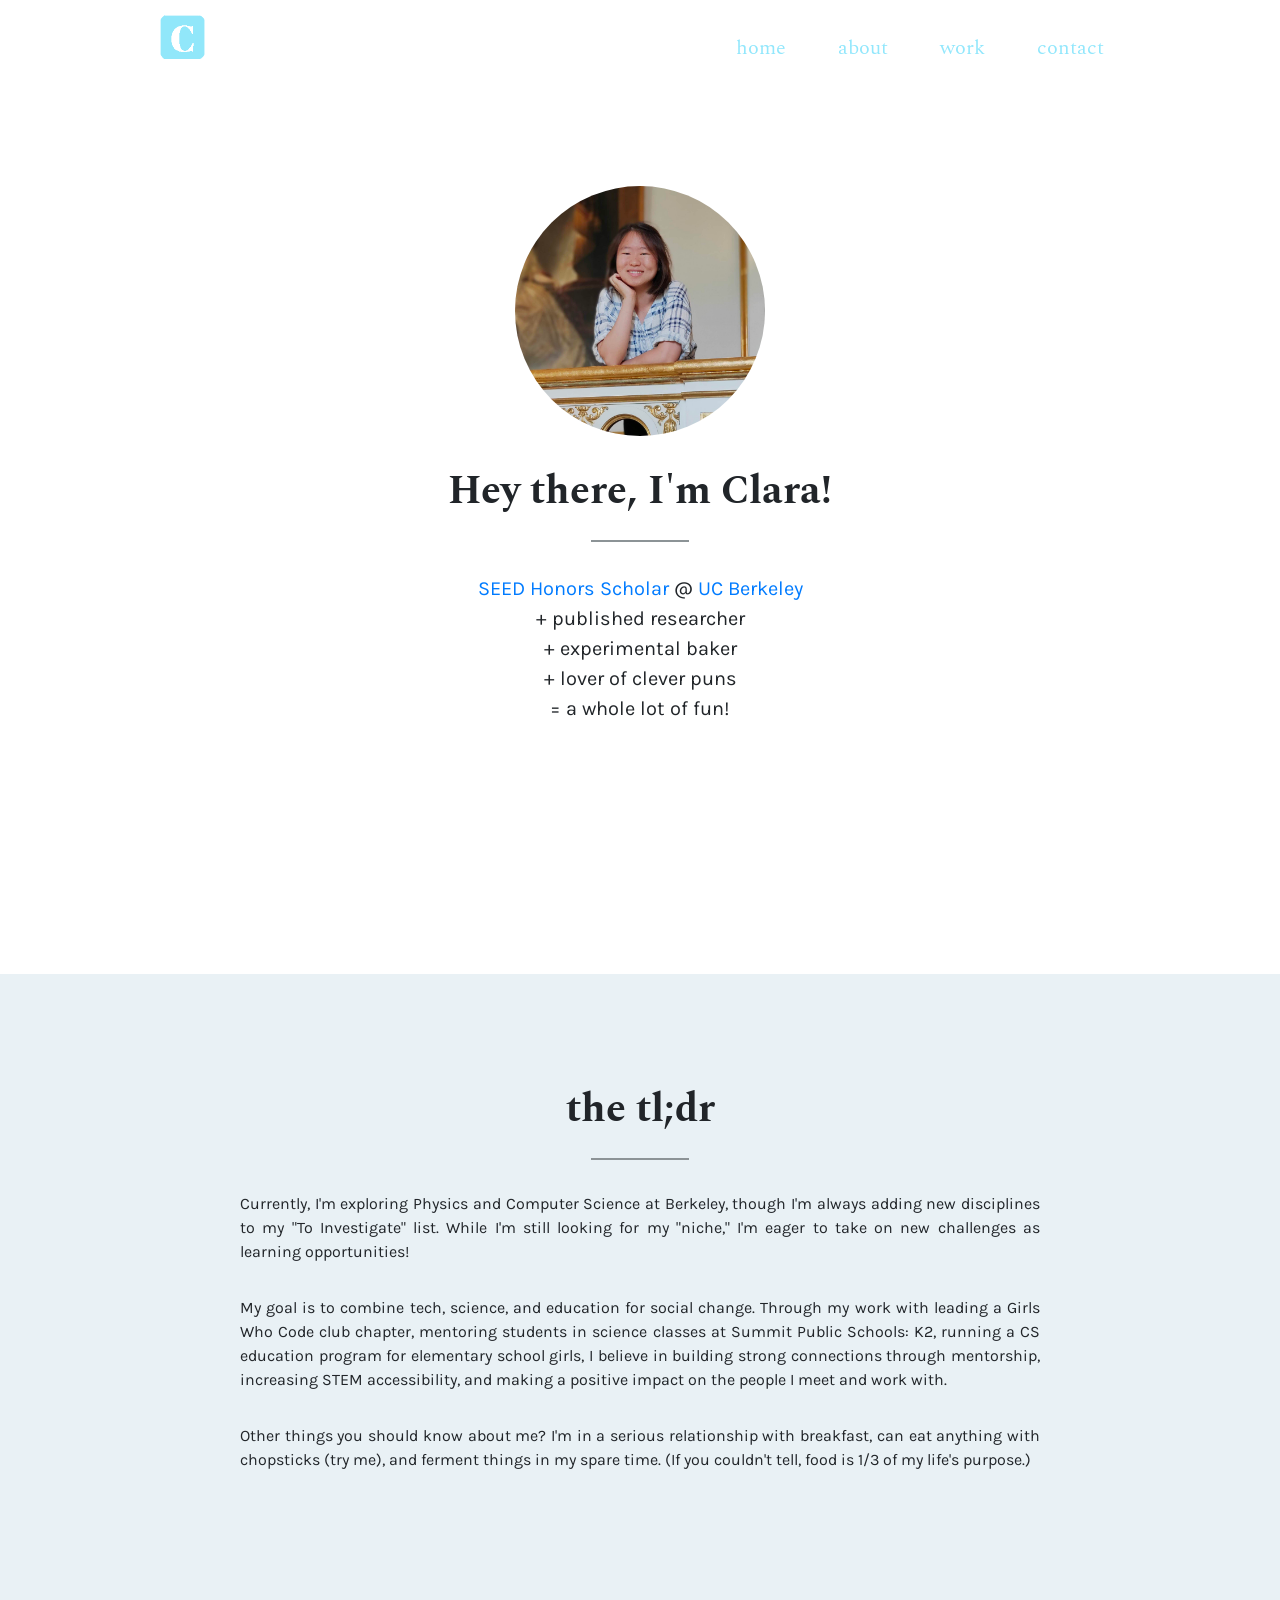
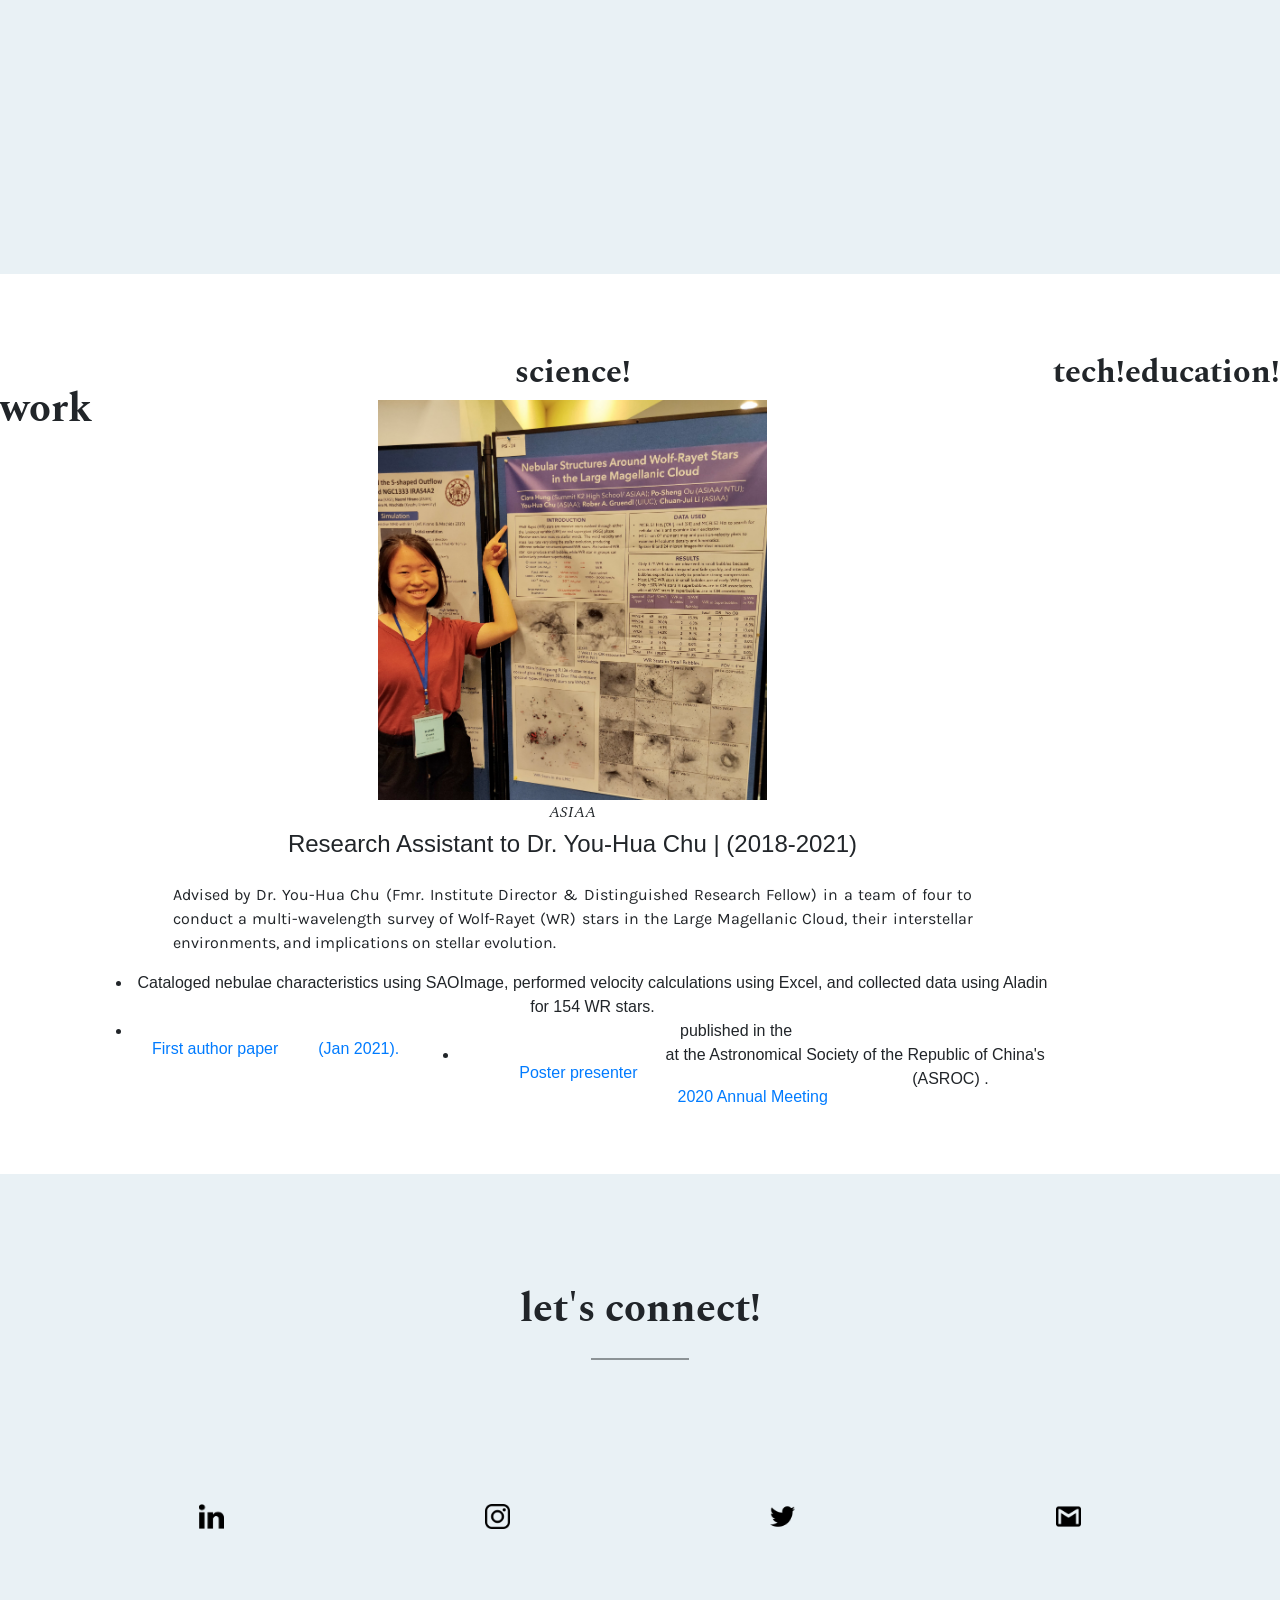
==== index.html @ 7c6b2605 "added flex to workSub" ====
<!DOCTYPE html>
<html lang="en">

<head>
  <!--Home Page Stylesheet-->
  <link rel="stylesheet" type="text/css" href="index.css">
  <script src="script.js"></script>
  <meta charset="utf-8">

  <!--FONTS-->
  <link href="https://fonts.googleapis.com/css?family=Karla&display=swap" rel="stylesheet">
  <link href="https://fonts.googleapis.com/css?family=Spectral&display=swap" rel="stylesheet">
  <script src="https://maxcdn.bootstrapcdn.com/bootstrap/3.3.7/js/bootstrap.min.js"></script>

  <!--TAB-->
  <title>Clara Hung</title>
  <link rel='icon' href='/Assets/favicon.ico' type='image/x-icon'/ >

  <!--<script src="https://code.jquery.com/jquery-3.4.1.js"></script>-->
</head>


<body id="pageTop">

<!--HEADER-->
    <header>
      <nav id="myHeader" class="navbar-fixed-top">
          <div class= "header-content">
            <div class="navBar-container" style="padding-top:-10px; margin-top:-10px;">
                <div class="logoNav">
                  <a href="#">
                    <img src="/Assets/NewLogo.png" width=45px >
                  </a>
                </div>
                <div style="display: block; float: right"> <!--  -->
                  <ul id="mainMenu" >
                    <li ><a href="#" class="nav-link colored" id="homeNav">home</a></li>
                    <li ><a href="#aboutMe" class="nav-link colored" id="aboutNav">about</a></li>
                    <!-- <li ><a href="#whatIDo" class="nav-link colored" id="whatIDoNav">what i do</a></li> -->
                    <li ><a href="#work" class="nav-link colored" id="workNav">work</a></li>
                    <li ><a href="#socialLinks" class="nav-link colored" id="contactNav">contact</a></li>
                  </ul>
                </div>
            </div>
          </div>
      </nav>
    </header>

<div id = "main">

  <div id="introHeader">
    <img id = "ProfilePicImg" src="/Assets/headshot.jpg" alt="Clara's headshot.">
    <br>
    <h1>Hey there, I'm Clara!</h1>
    <hr class="Line"/>
    <!--add links to each sub category-->
    <p id="shortBio">
      <a href="http://seedscholars.berkeley.edu/">SEED Honors Scholar</a> @ <a href="https://www.berkeley.edu/">UC Berkeley</a><br>
      +  published researcher<br> +  experimental baker<br> +  lover of clever puns<br> =  a whole lot of fun!</p>
  </div>

<!--ABOUT-->
    <section class="about" id="aboutMe">
        <article class="aboutBio">
          <h1>the tl;dr</h1>
          <hr class="Line"/>

          <p>Currently, I'm exploring Physics and Computer Science at Berkeley, though I'm always adding new disciplines to my "To Investigate" list. While I'm still looking for my "niche," I'm eager to take on new challenges as learning opportunities!</p>

          <p>My goal is to combine tech, science, and education for social change. Through my work with leading a Girls Who Code club chapter, mentoring students in science classes at Summit Public Schools: K2, running a CS education program for elementary school girls, I believe in building strong connections through mentorship, increasing STEM accessibility, and making a positive impact on the people I meet and work with. </p>

          <p>Other things you should know about me? I'm in a serious relationship with breakfast, can eat anything with chopsticks (try me), and ferment things in my spare time. (If you couldn't tell, food is 1/3 of my life's purpose.)</p>

      </article>
    </section>

    <section class="workSection" id="work">
      <h1>work</h1>

      <article class="workSub" id="science">
        <h2>science!</h2>

        <div class="research">
          <img src="/Assets/ASROC2020.jpg" height="400px">
          <div>
          <h3 class="researchText">ASIAA</h3>
            <h4>Research Assistant to Dr. You-Hua Chu | (2018-2021)</h4>

            <p>Advised by Dr. You-Hua Chu (Fmr. Institute Director & Distinguished Research Fellow) in a team of four to conduct a multi-wavelength survey of Wolf-Rayet (WR) stars in the Large Magellanic Cloud, their interstellar environments, and implications on stellar evolution.</p>

            <ul>
              <li>Cataloged nebulae characteristics using SAOImage, performed velocity calculations using Excel, and collected data using Aladin for 154 WR stars.</li>
              <!--remember to add attributes to the links-->
              <li><a href="https://iopscience.iop.org/article/10.3847/1538-4365/abcc00">First author paper</a> published in the <a href="https://iopscience.iop.org/journal/0067-0049"Astrophysical Journal Supplement</a> (Jan 2021).</li>
              <li><a href="https://drive.google.com/file/d/1IhMcmPnXpUyNDEFyc_FE6zItdmEOT_LZ/view?usp=sharing">Poster presenter</a> at the Astronomical Society of the Republic of China's (ASROC) <a href="http://www.asroc.org.tw/asroc2020/abstract.php?a=de2c19703d5e8adb1780db9106a64206">2020 Annual Meeting</a>.</li>
            </ul>
          </div>

      </article>

      <article class="workSub" id="tech">
        <h2>tech!</h2>
      </article>

      <article class="workSub" id="education">
        <h2>education!</h2>
      </article>


<!--
      <article id="projects">
      </article>
-->
    </section>


<!--Contact-->
    <section class="contactSection">
      <article id="socialLinks">
        <h1>let's connect!</h1>
        <hr class="Line"/>

          <a href="https://www.linkedin.com/in/clarashung/" class="IconLinkedin" target="_blank">
            <img class="resize" src="/Assets/LinkedinLogo2.png" alt="LinkedIn" title="LinkedIn"></a>
          <a href="https://www.instagram.com/clara.not.claire/" class="IconInstagram" target="_blank">
            <img class="resize" src="/Assets/InstagramLogo.png" alt="Instagram" title="Instagram"></a>
          <a href="https://twitter.com/ClaraaNotClaire/" class="IconTwitter" target="_blank">
            <img class="resize" src="/Assets/TwitterLogo.png" alt="Twitter" title="Twitter"></a>
          <a href="mailto:clarashung@gmail.com" class="IconGmail" target="_blank">
            <img class="resize" src="/Assets/GmailLogo.png" alt="Email" title="Email"></a>
      </article>

    </section>
</div> <!--main-->


  <script type="text/javascript">


  </script>

    <footer>
    </footer>

</body>



</html>
---- index.css ----
@import "https://maxcdn.bootstrapcdn.com/bootstrap/4.0.0-alpha.5/css/bootstrap.min.css";

/*NOTES:
  Primary bg color (white): #fff
  Sub color (turquoise): #92E7FC
  Shaded color (grey, about): #e9f1f5
  body text color: ???
  line color: #8c9396
*/

body {
  /*font-family: monospace; changes margin spacing of site*/
}

/*PRIMARY SECTIONS*/
.about{
  text-align: center;
  padding-top: 5rem;
  background-color: #e9f1f5;
  height: 100vh;
}

.workSection {
  text-align: center;
  padding-top: 5rem;
  height: 100vh;
}

.contactSection{
  text-align: center;
  padding-top: 5rem;
  height: 100vh;
  background-color: #e9f1f5;
}

#shortBio {
  text-align: center;
  font-size: 20px;
}

.aboutBio ul, p{
  font-family: 'Karla', sans-serif;
  line-height: 1.5em;
  text-align: justify;
  display:inline-block;
  margin: 1rem 0rem;
  width: 50rem;
}

.aboutBio ul {
  list-style-type: circle;
}

a{
  text-decoration: none;
}

h1{
  font-family: 'Spectral', serif;
  font-weight: bolder;
  display: inline-block;
  margin-top: 2rem;
}

h2{
  font-family: 'Spectral', serif;
  font-weight: bolder;
  display: inline-block;
}

h3 {
  font-family: 'Spectral', serif;
  font-size: 16px;
  font-weight: normal;
  font-style: italic;
  display: inline-block;
}

#main {
  /*width: 50rem;*/
  margin: 0 auto;
}


#ProfilePicImg {
  border-radius: 125px;
  margin-top: 7rem;
  height: 250px;
  width: 250px;
  overflow: hidden;
  display: flex;
  justify-content: center;
  align-items: center;
  display: inline-block;
}

#introHeader{
  text-align: center;
  height: 100vh;
}

/*NAVIGATION*/

*{transition:all 0.3s ease-in-out;}

/*
:root {
  font-size: 62.5%;
}
*/

#headerLine {
  margin: 0;
  padding: 0;
}

.navBar-container{
  overflow: auto;
}

/*
.navbar-fixed-top.scrolled {
  background-color: #92E7FC;
  transition: background-color 200ms linear;
}
*/

.navbar-fixed-top.scrolled .nav-link {
  color: #fff;
}

.sticky {
 background: #92E7FC;
 position: fixed;
 width: 100%;
 margin-top:-10px;
 transition: background 0.3s ease-in-out;
}

.logoNav img{
  float: left;
  padding: 2.5px, 10px;
  margin-left: 10rem;
  display: inline;
  margin-bottom: 15px;
  margin-top: 25px;
}

ul a {
  display: inline-block;
  float:left;
  margin: 15px 10px 0px;
  padding: 2.5px 10px;
  z-index: 0;
  cursor: pointer;
  position: relative;
}

.colored {
  color:#92E7FC;
}

.white {
  color: #fff;
}

#mainMenu li{
  display: inline-block;
  float: left;
  font-size: 20px; /*FIND WAY TO CHANGE TO 2rem WITHOUT KILLING THE NAV*/
  font-family: 'Spectral', serif;
  margin-top: 20px;
}

nav ul {
  margin-top: 0;
}

#contactNav{
  margin-right: 10rem;
}

nav a:hover{
  color: black;

}

.links {
  text-decoration: underline;
  color: inherit;
}

.cover-img {
  width: 100%;

}

.IconLinkedin {

}

.IconTwitter {

}

.IconInstagram {

}

.resize {
  width: 25px;
  height: 25px;
  margin: 10%;
}

.Line {
  width: 50rem;
  color: #8c9396;
  width: 6rem;
  border: 1px solid;
}

/*WORK section*/
.workSection {
  display: flex;
}

.workSub {
  flex-wrap: wrap;
}
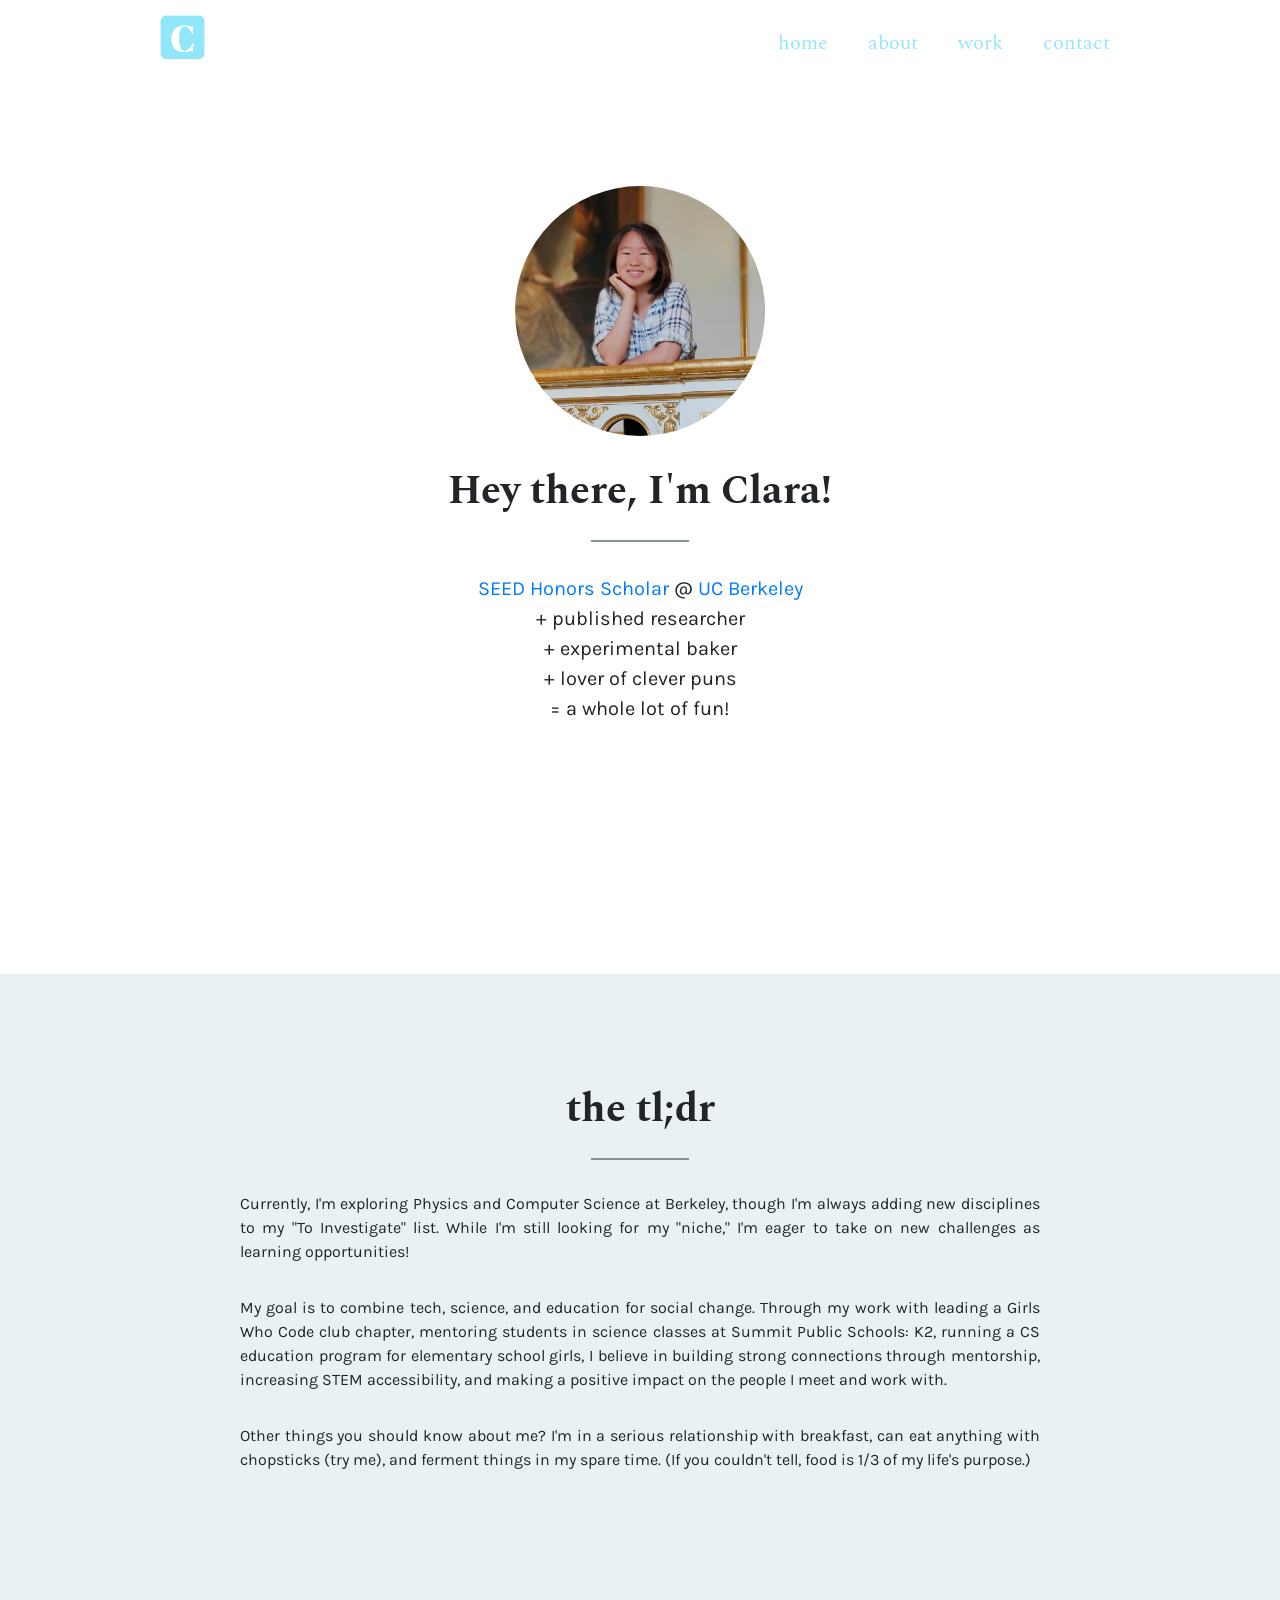
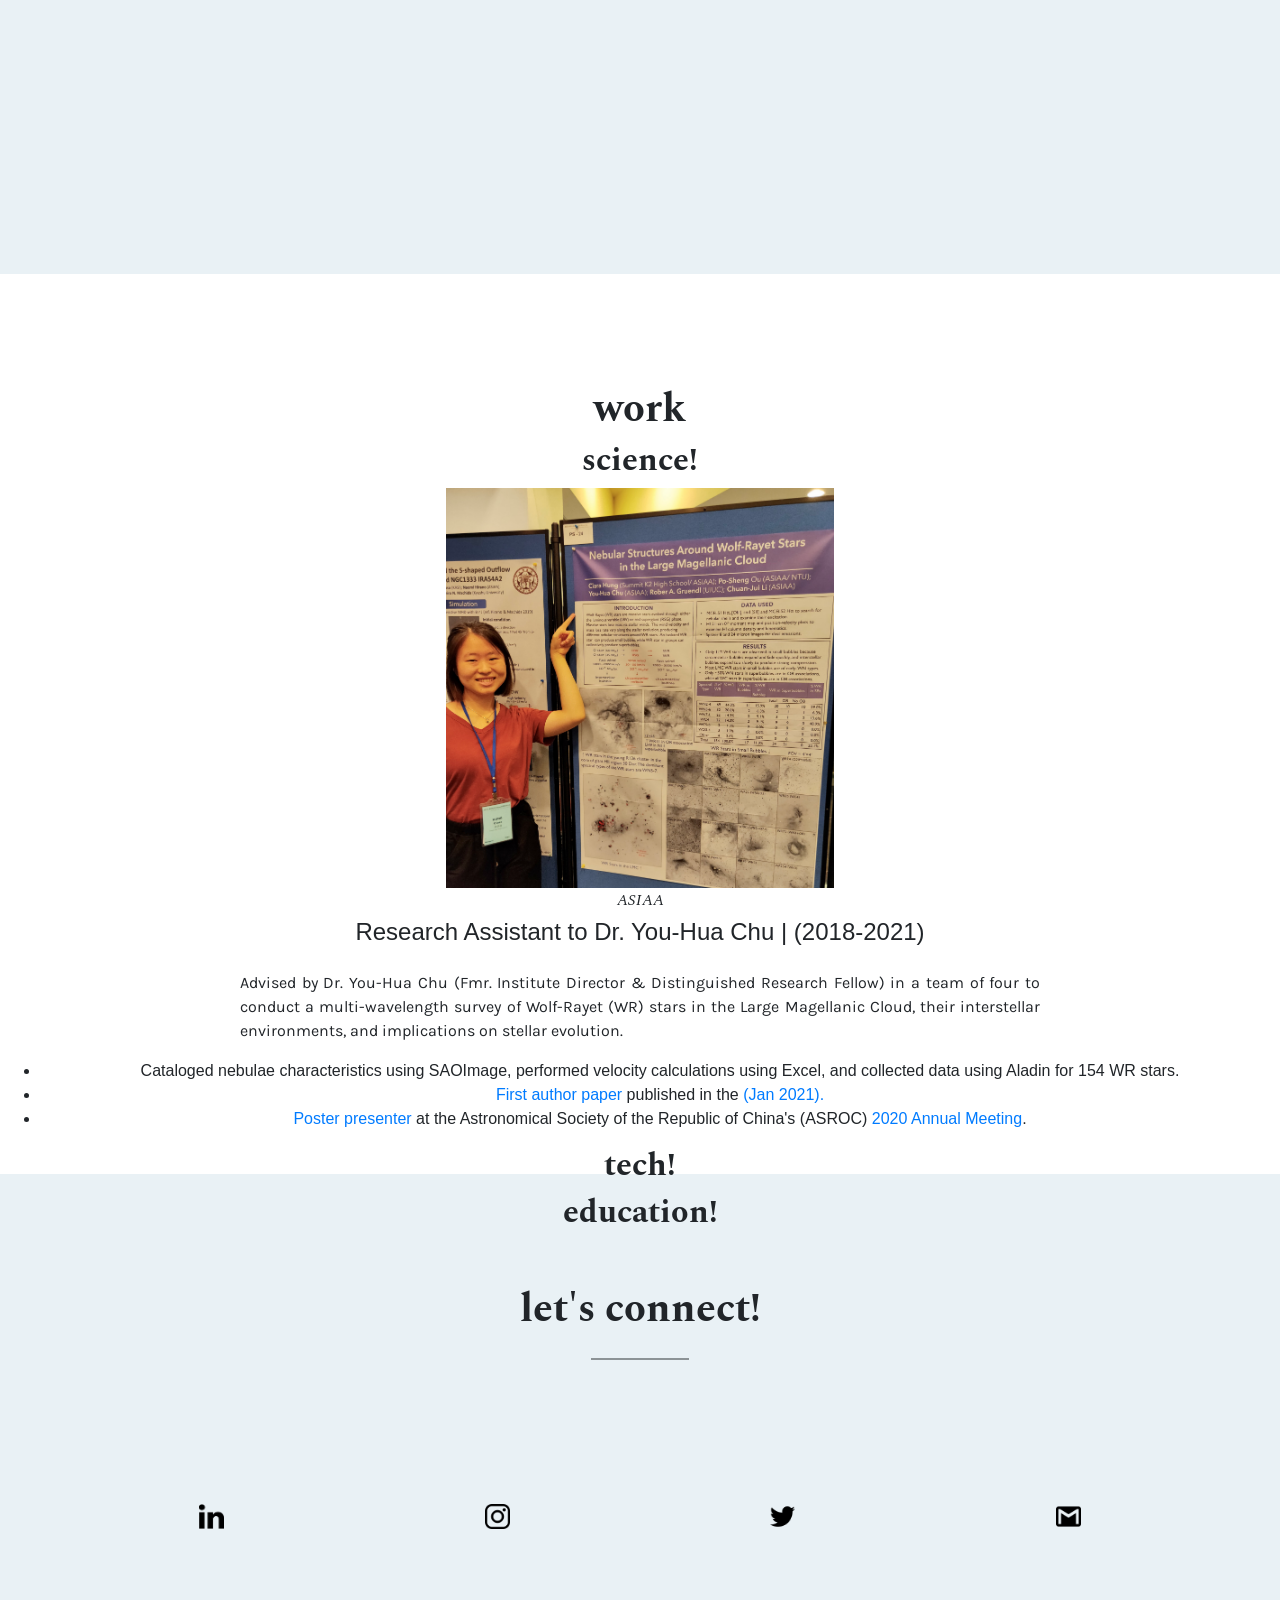
==== commit 601c4985: "attempting to fix" ====
--- a/index.html
+++ b/index.html
@@ -88,7 +88,7 @@
 
             <p>Advised by Dr. You-Hua Chu (Fmr. Institute Director & Distinguished Research Fellow) in a team of four to conduct a multi-wavelength survey of Wolf-Rayet (WR) stars in the Large Magellanic Cloud, their interstellar environments, and implications on stellar evolution.</p>
 
-            <ul>
+            <ul class="researh">
               <li>Cataloged nebulae characteristics using SAOImage, performed velocity calculations using Excel, and collected data using Aladin for 154 WR stars.</li>
               <!--remember to add attributes to the links-->
               <li><a href="https://iopscience.iop.org/article/10.3847/1538-4365/abcc00">First author paper</a> published in the <a href="https://iopscience.iop.org/journal/0067-0049"Astrophysical Journal Supplement</a> (Jan 2021).</li>
--- a/index.css
+++ b/index.css
@@ -17,12 +17,6 @@
   text-align: center;
   padding-top: 5rem;
   background-color: #e9f1f5;
-  height: 100vh;
-}
-
-.workSection {
-  text-align: center;
-  padding-top: 5rem;
   height: 100vh;
 }
 
@@ -146,7 +140,7 @@
   margin-top: 25px;
 }
 
-ul a {
+.navbar-fixed-top ul a {
   display: inline-block;
   float:left;
   margin: 15px 10px 0px;
@@ -221,10 +215,21 @@
 }
 
 /*WORK section*/
+
 .workSection {
+  text-align: center;
+  padding-top: 5rem;
+  height: 100vh;
+}
+
+ul.research {
+  text-align: left;
+}
+/*
+.workSub {
   display: flex;
 }
 
-.workSub {
+.research {
   flex-wrap: wrap;
-}
+}*/
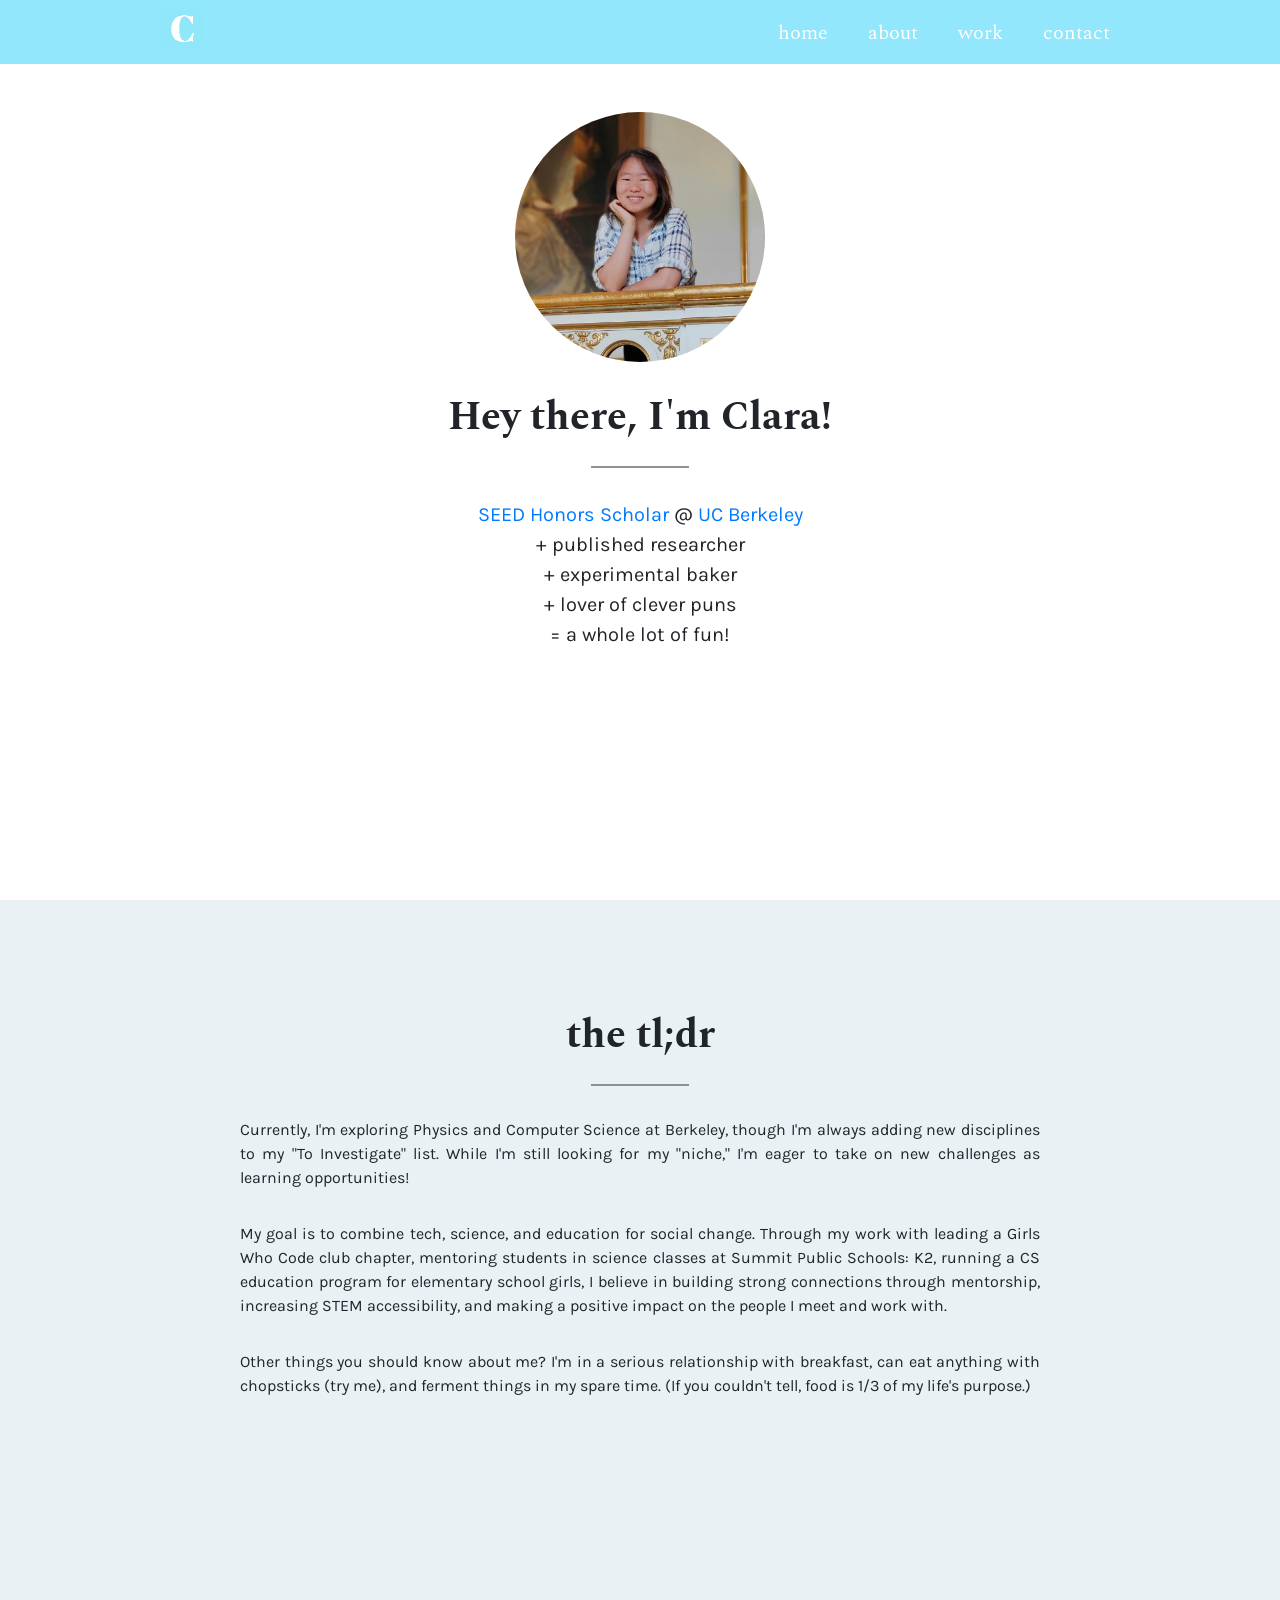
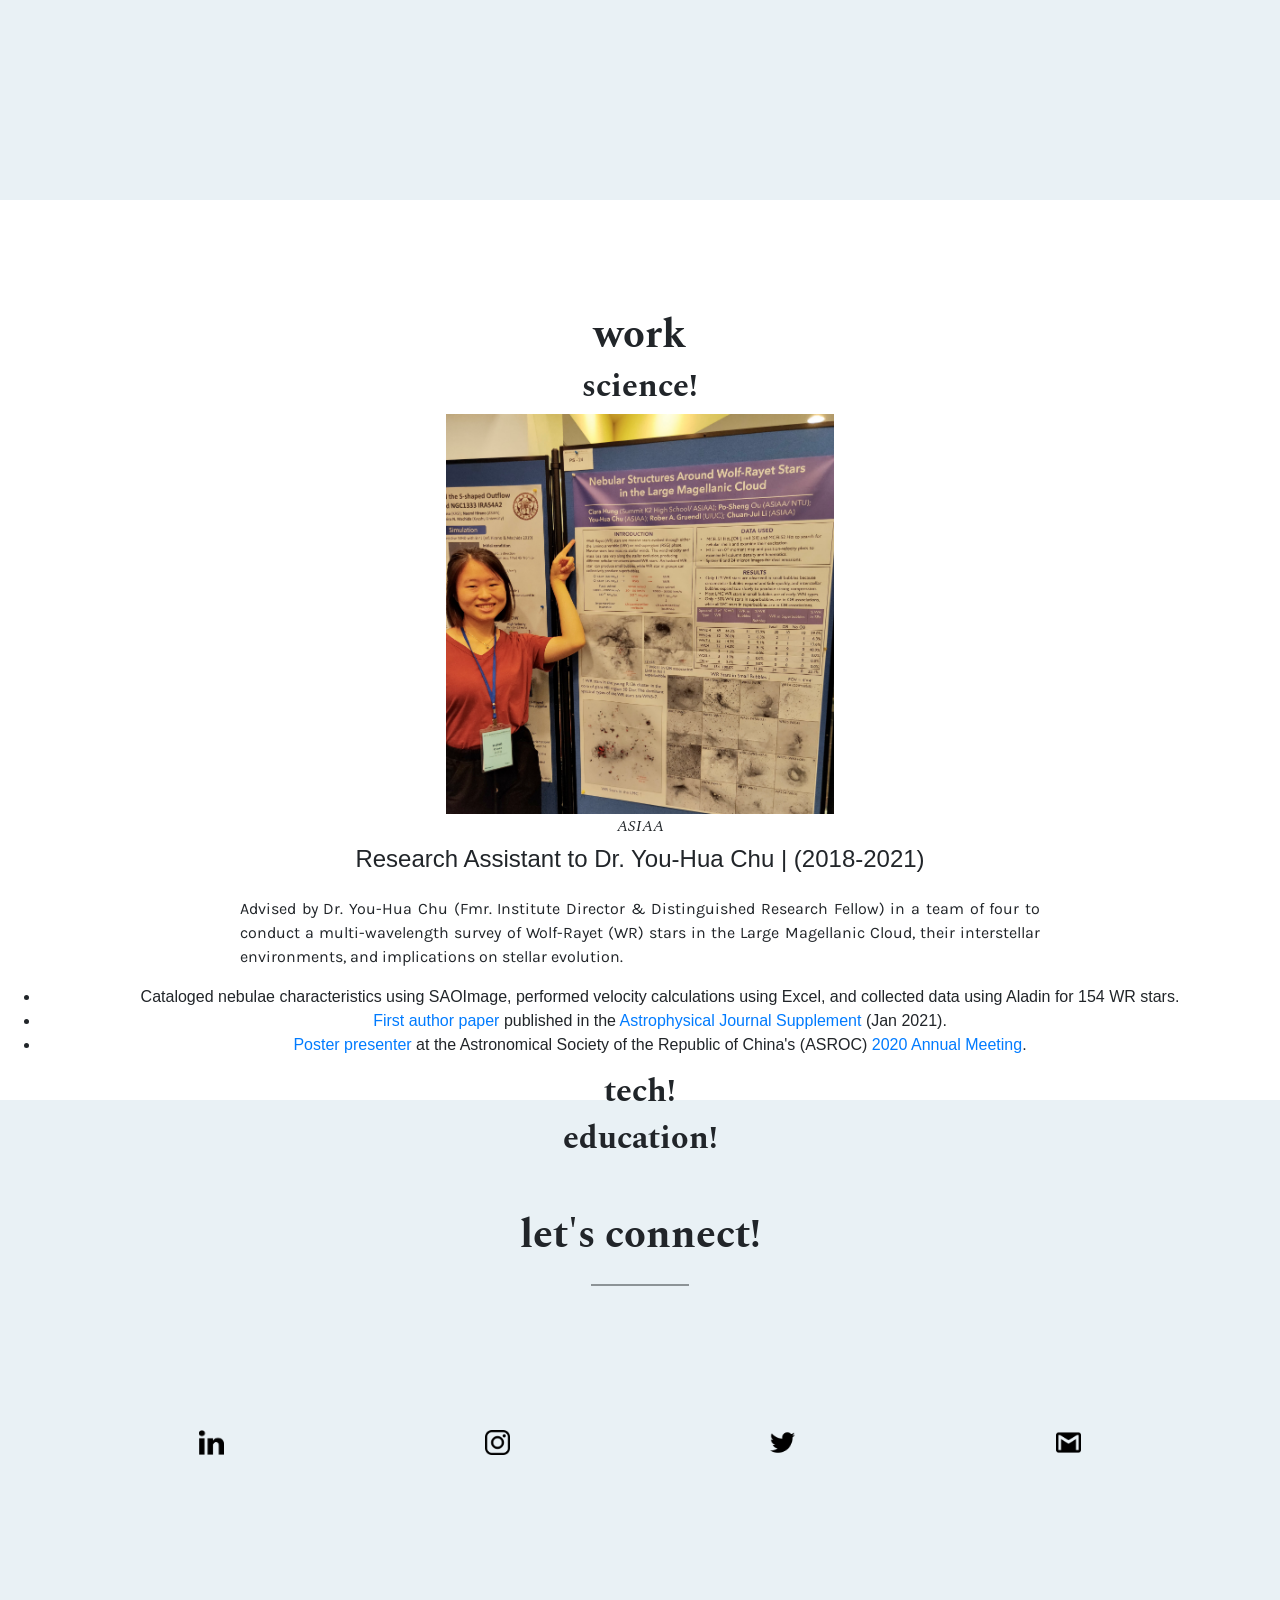
==== commit db3e4bc1: "Update index.html" ====
--- a/index.html
+++ b/index.html
@@ -91,7 +91,7 @@
             <ul class="researh">
               <li>Cataloged nebulae characteristics using SAOImage, performed velocity calculations using Excel, and collected data using Aladin for 154 WR stars.</li>
               <!--remember to add attributes to the links-->
-              <li><a href="https://iopscience.iop.org/article/10.3847/1538-4365/abcc00">First author paper</a> published in the <a href="https://iopscience.iop.org/journal/0067-0049"Astrophysical Journal Supplement</a> (Jan 2021).</li>
+              <li><a href="https://iopscience.iop.org/article/10.3847/1538-4365/abcc00">First author paper</a> published in the <a href="https://iopscience.iop.org/journal/0067-0049">Astrophysical Journal Supplement</a> (Jan 2021).</li>
               <li><a href="https://drive.google.com/file/d/1IhMcmPnXpUyNDEFyc_FE6zItdmEOT_LZ/view?usp=sharing">Poster presenter</a> at the Astronomical Society of the Republic of China's (ASROC) <a href="http://www.asroc.org.tw/asroc2020/abstract.php?a=de2c19703d5e8adb1780db9106a64206">2020 Annual Meeting</a>.</li>
             </ul>
           </div>
@@ -135,6 +135,65 @@
 
 
   <script type="text/javascript">
+  // When the user scrolls the page, execute myFunction
+  window.onscroll = function() {scroll()};
+
+  // Get the header
+  var nav = document.getElementById("myHeader");
+
+  // Get the nav bar links
+  var about = document.getElementById("aboutNav");
+  var home = document.getElementById("homeNav");
+  var contact = document.getElementById("contactNav");
+  var work = document.getElementById("workNav");
+  var portfolio = document.getElementById("portfolioNav");
+
+  // Get the offset position of the navbar
+  var sticky = nav.offsetTop;
+
+  // Add the sticky class to the header when you reach its scroll position. Remove "sticky" when you leave the scroll position
+  function scroll() {
+    if (window.pageYOffset > sticky) {
+      nav.classList.add("sticky");
+      about.classList.remove("colored");
+      about.classList.add("white");
+
+      home.classList.remove("colored");
+      home.classList.add("white");
+
+      work.classList.remove("colored");
+      work.classList.add("white");
+
+      contact.classList.remove("colored");
+      contact.classList.add("white");
+
+    //  whatIDo.classList.remove("colored");
+    //  whatIDo.classList.add("white");
+
+      portfolio.classList.remove("colored");
+      portfolio.classList.add("white");
+
+    } else {
+      nav.classList.remove("sticky");
+      about.classList.add("colored");
+      about.classList.remove("white");
+
+      home.classList.add("colored");
+      home.classList.remove("white");
+
+      work.classList.add("colored");
+      work.classList.remove("white");
+
+      contact.classList.add("colored");
+      contact.classList.remove("white");
+
+    //  whatIDo.classList.add("colored");
+    //  whatIDo.classList.remove("white");
+
+      portfolio.classList.add("colored");
+      portfolio.classList.remove("white");
+    }
+  }
 
 
   </script>
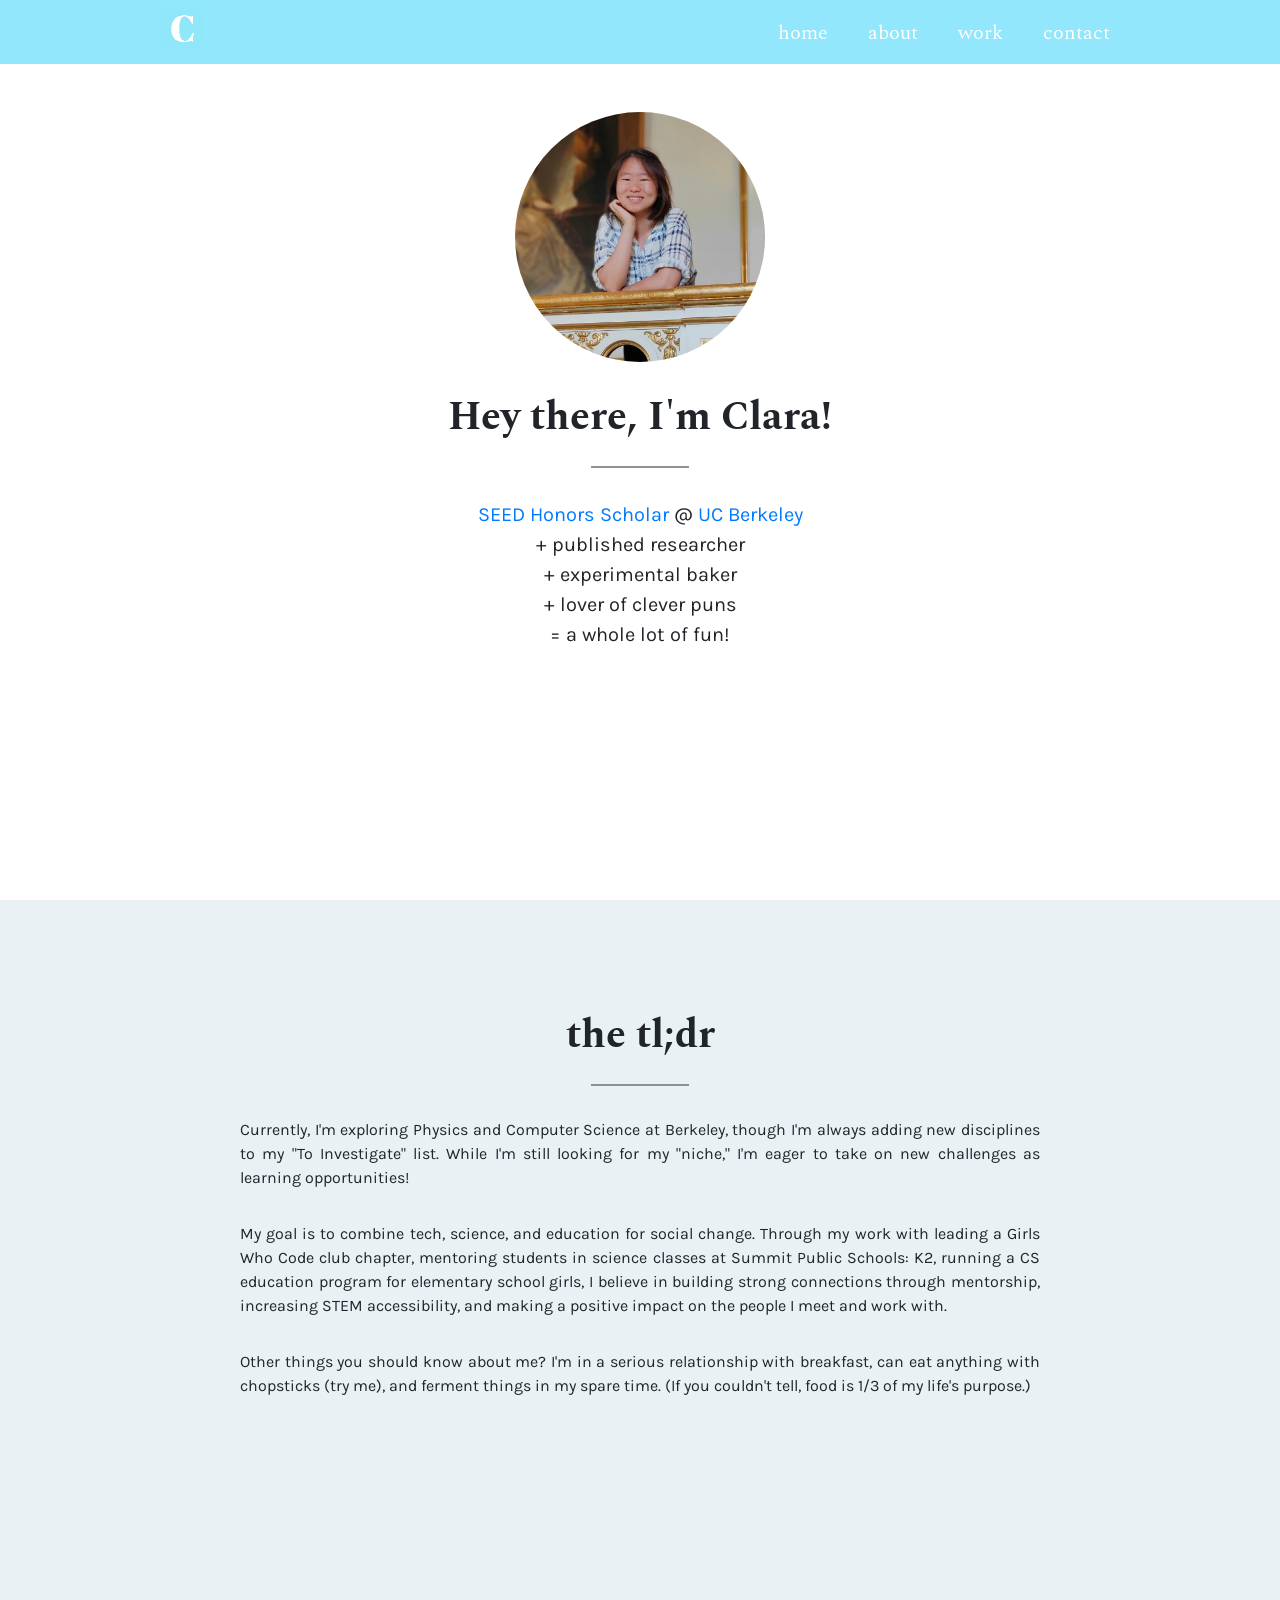
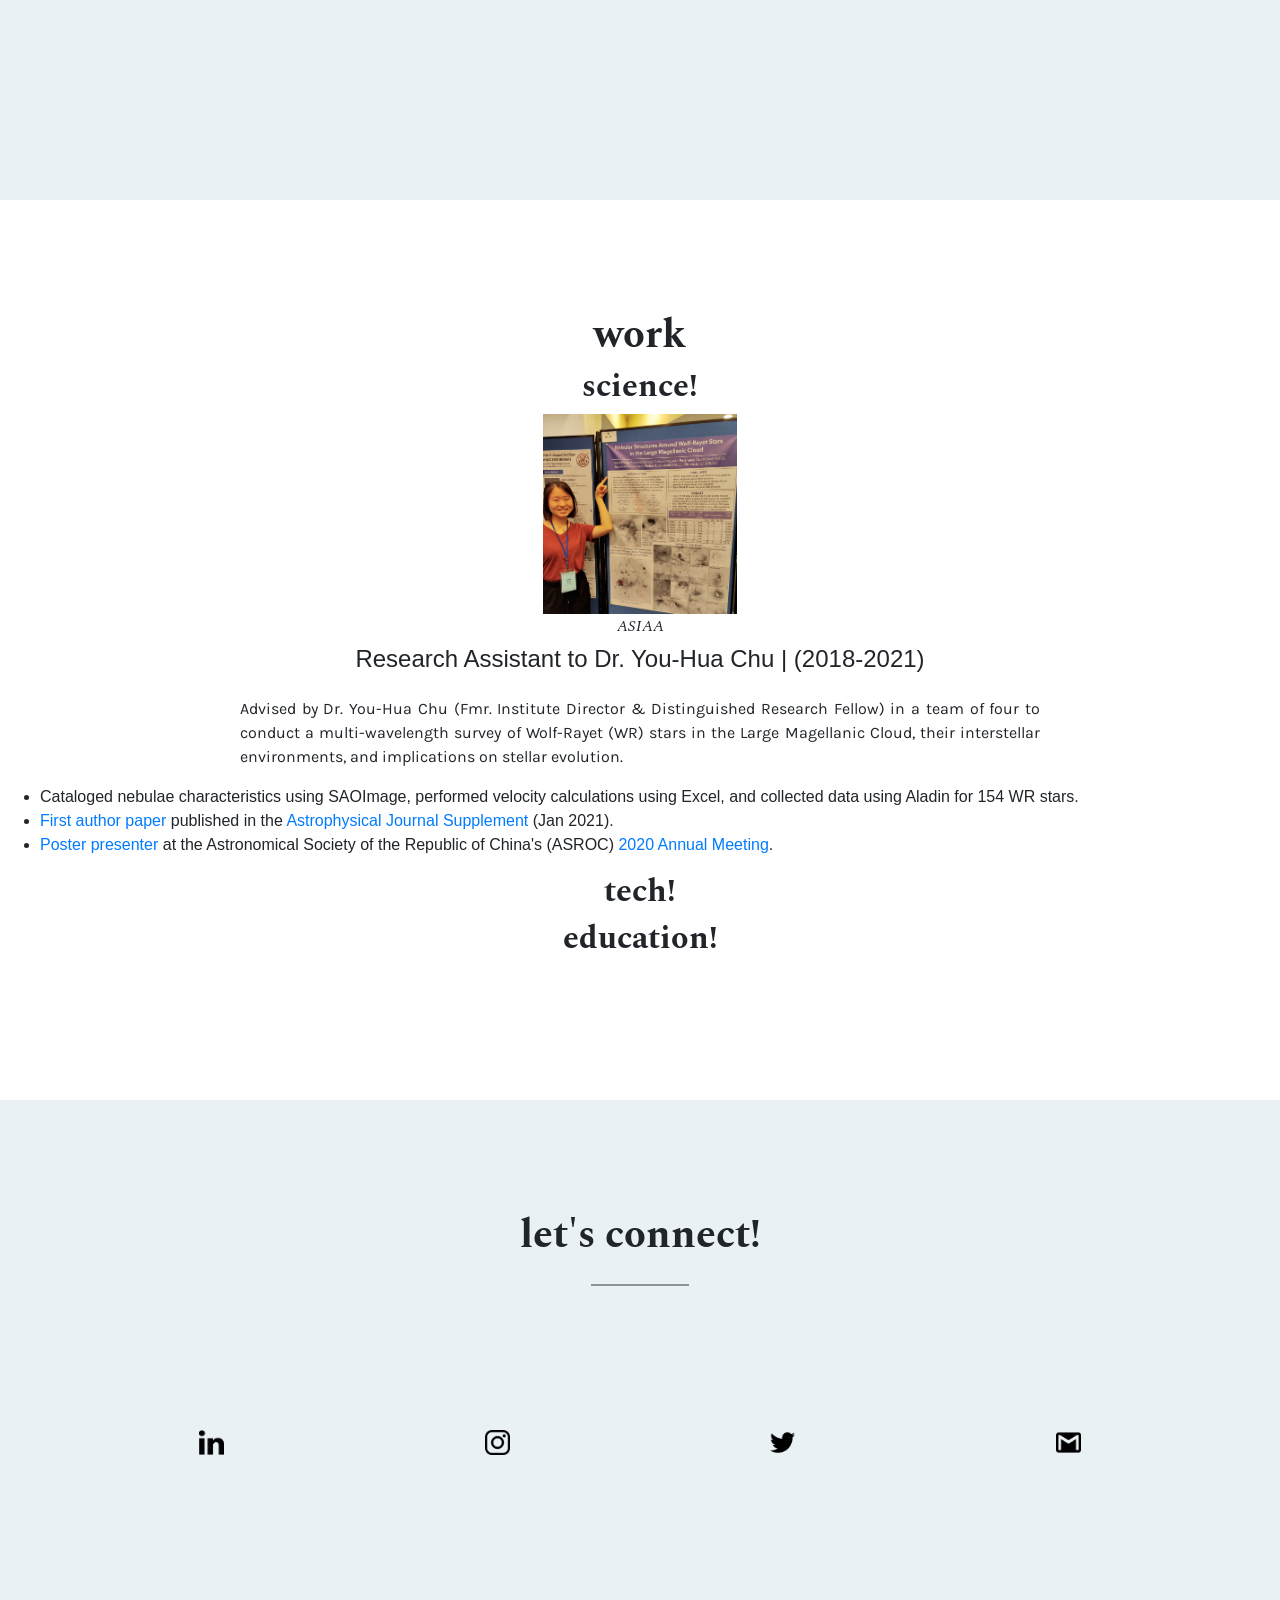
==== commit e97325ff: "fix align?" ====
--- a/index.html
+++ b/index.html
@@ -81,7 +81,7 @@
         <h2>science!</h2>
 
         <div class="research">
-          <img src="/Assets/ASROC2020.jpg" height="400px">
+          <img src="/Assets/ASROC2020.jpg" height="200px">
           <div>
           <h3 class="researchText">ASIAA</h3>
             <h4>Research Assistant to Dr. You-Hua Chu | (2018-2021)</h4>
--- a/index.css
+++ b/index.css
@@ -222,7 +222,7 @@
   height: 100vh;
 }
 
-ul.research {
+.research ul li {
   text-align: left;
 }
 /*
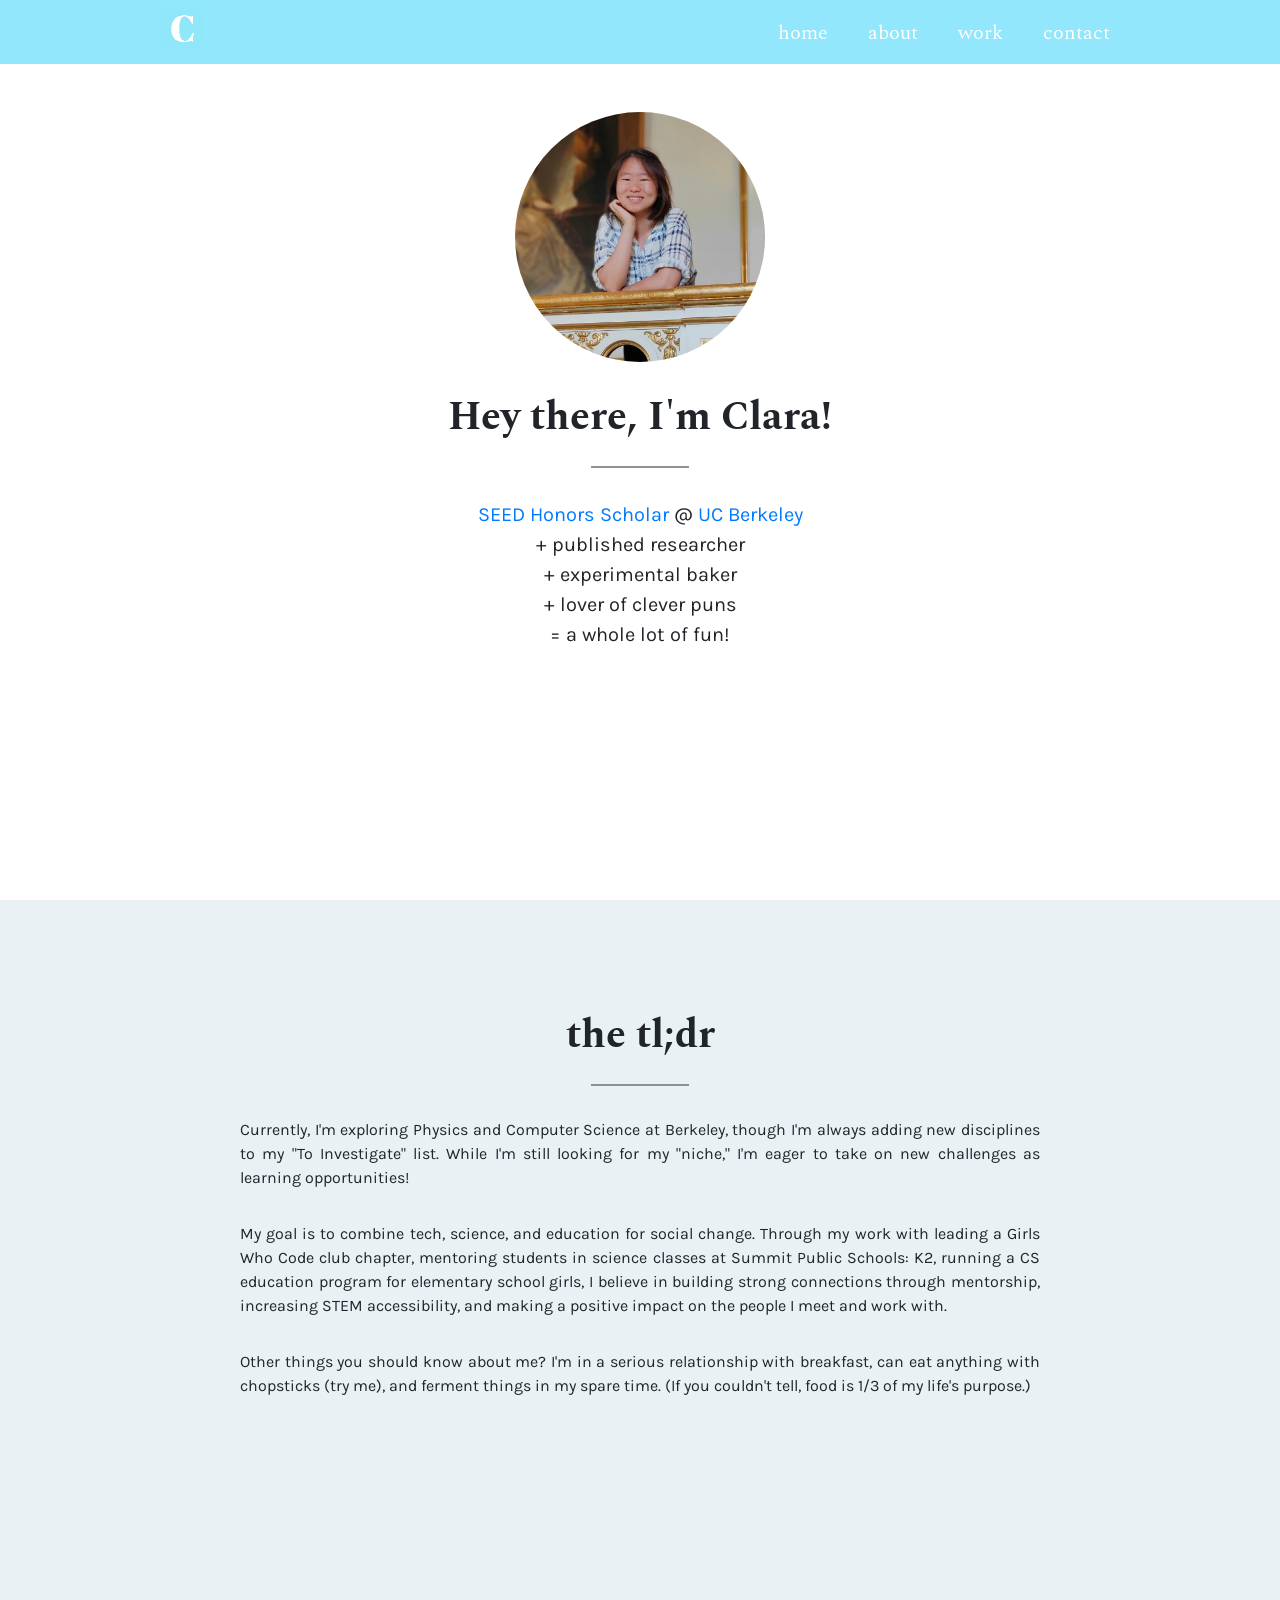
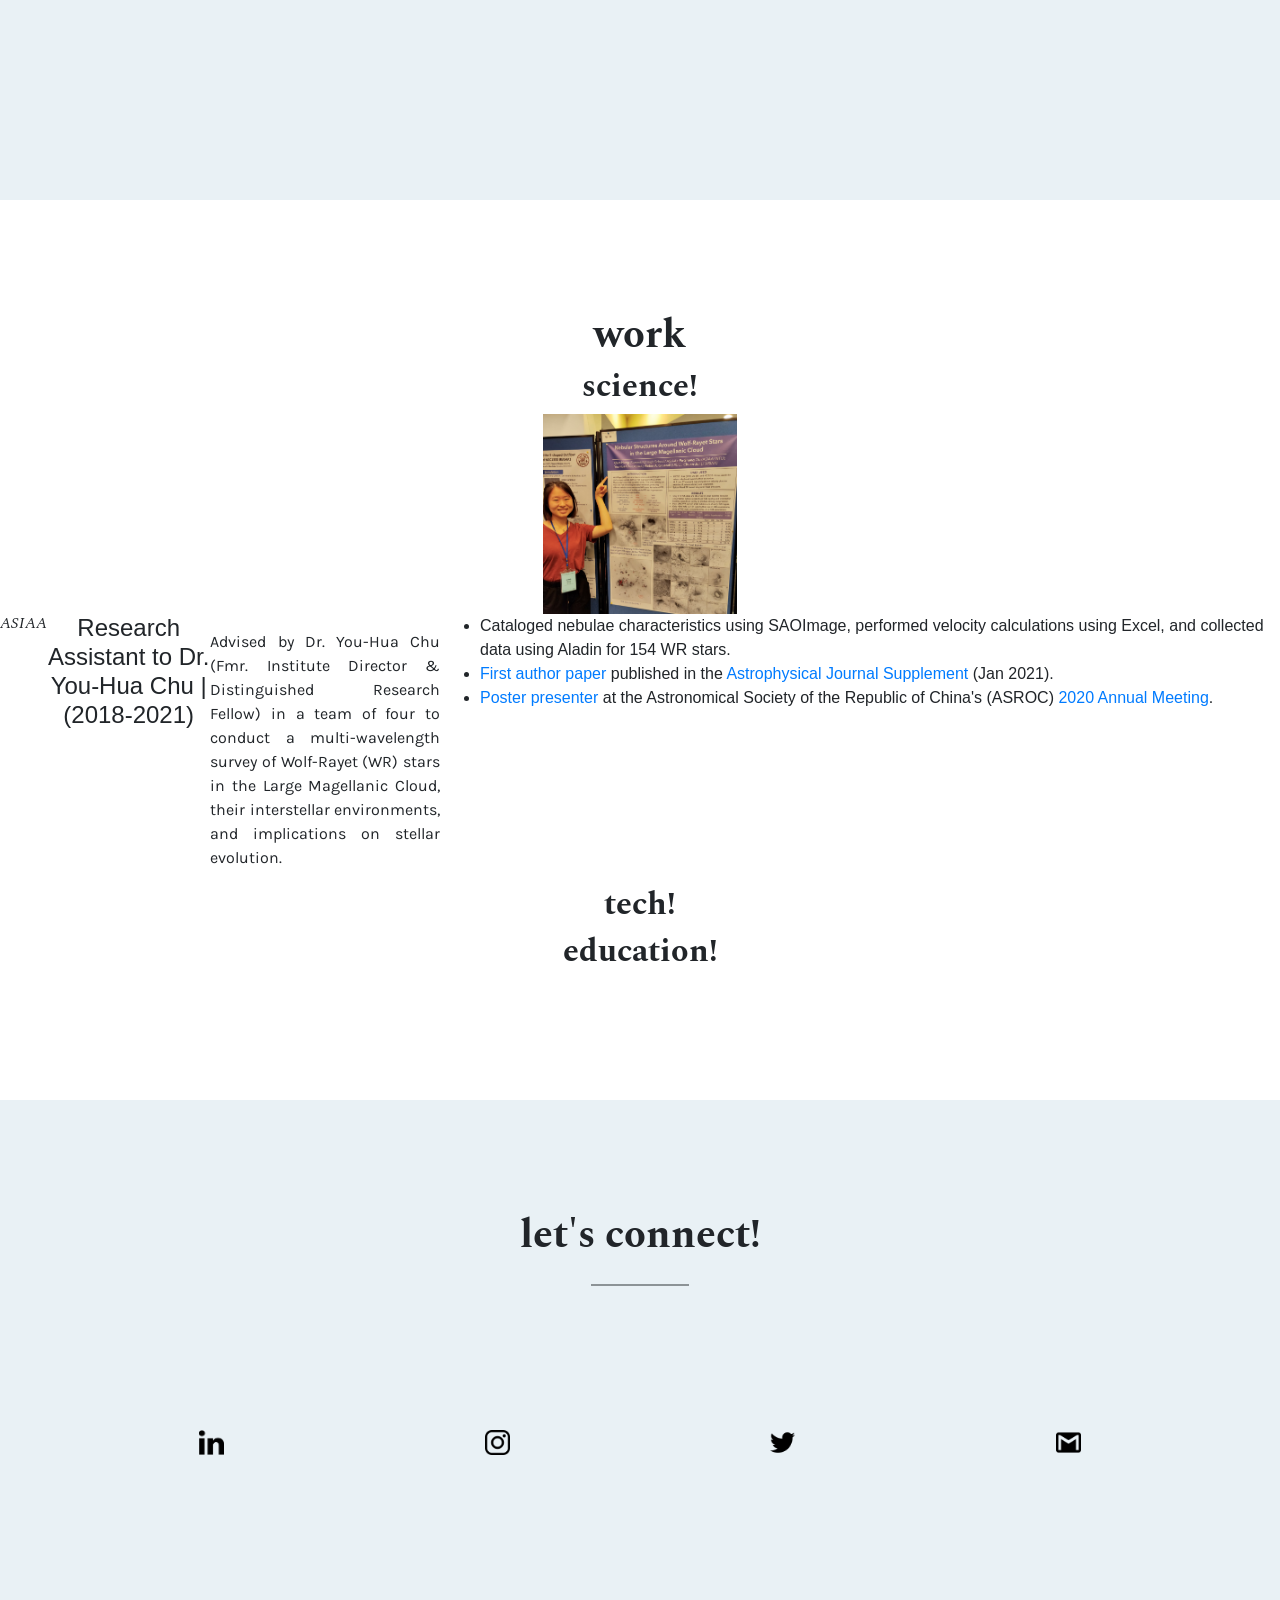
==== commit f4955b68: "Update index.html" ====
--- a/index.html
+++ b/index.html
@@ -82,13 +82,13 @@
 
         <div class="research">
           <img src="/Assets/ASROC2020.jpg" height="200px">
-          <div>
-          <h3 class="researchText">ASIAA</h3>
+          <div class="researchText">
+            <h3>ASIAA</h3>
             <h4>Research Assistant to Dr. You-Hua Chu | (2018-2021)</h4>
 
             <p>Advised by Dr. You-Hua Chu (Fmr. Institute Director & Distinguished Research Fellow) in a team of four to conduct a multi-wavelength survey of Wolf-Rayet (WR) stars in the Large Magellanic Cloud, their interstellar environments, and implications on stellar evolution.</p>
 
-            <ul class="researh">
+            <ul>
               <li>Cataloged nebulae characteristics using SAOImage, performed velocity calculations using Excel, and collected data using Aladin for 154 WR stars.</li>
               <!--remember to add attributes to the links-->
               <li><a href="https://iopscience.iop.org/article/10.3847/1538-4365/abcc00">First author paper</a> published in the <a href="https://iopscience.iop.org/journal/0067-0049">Astrophysical Journal Supplement</a> (Jan 2021).</li>
--- a/index.css
+++ b/index.css
@@ -224,6 +224,12 @@
 
 .research ul li {
   text-align: left;
+  width: 50rem;
+}
+
+.researchText {
+  display: flex;
+  justify-content: center;
 }
 /*
 .workSub {
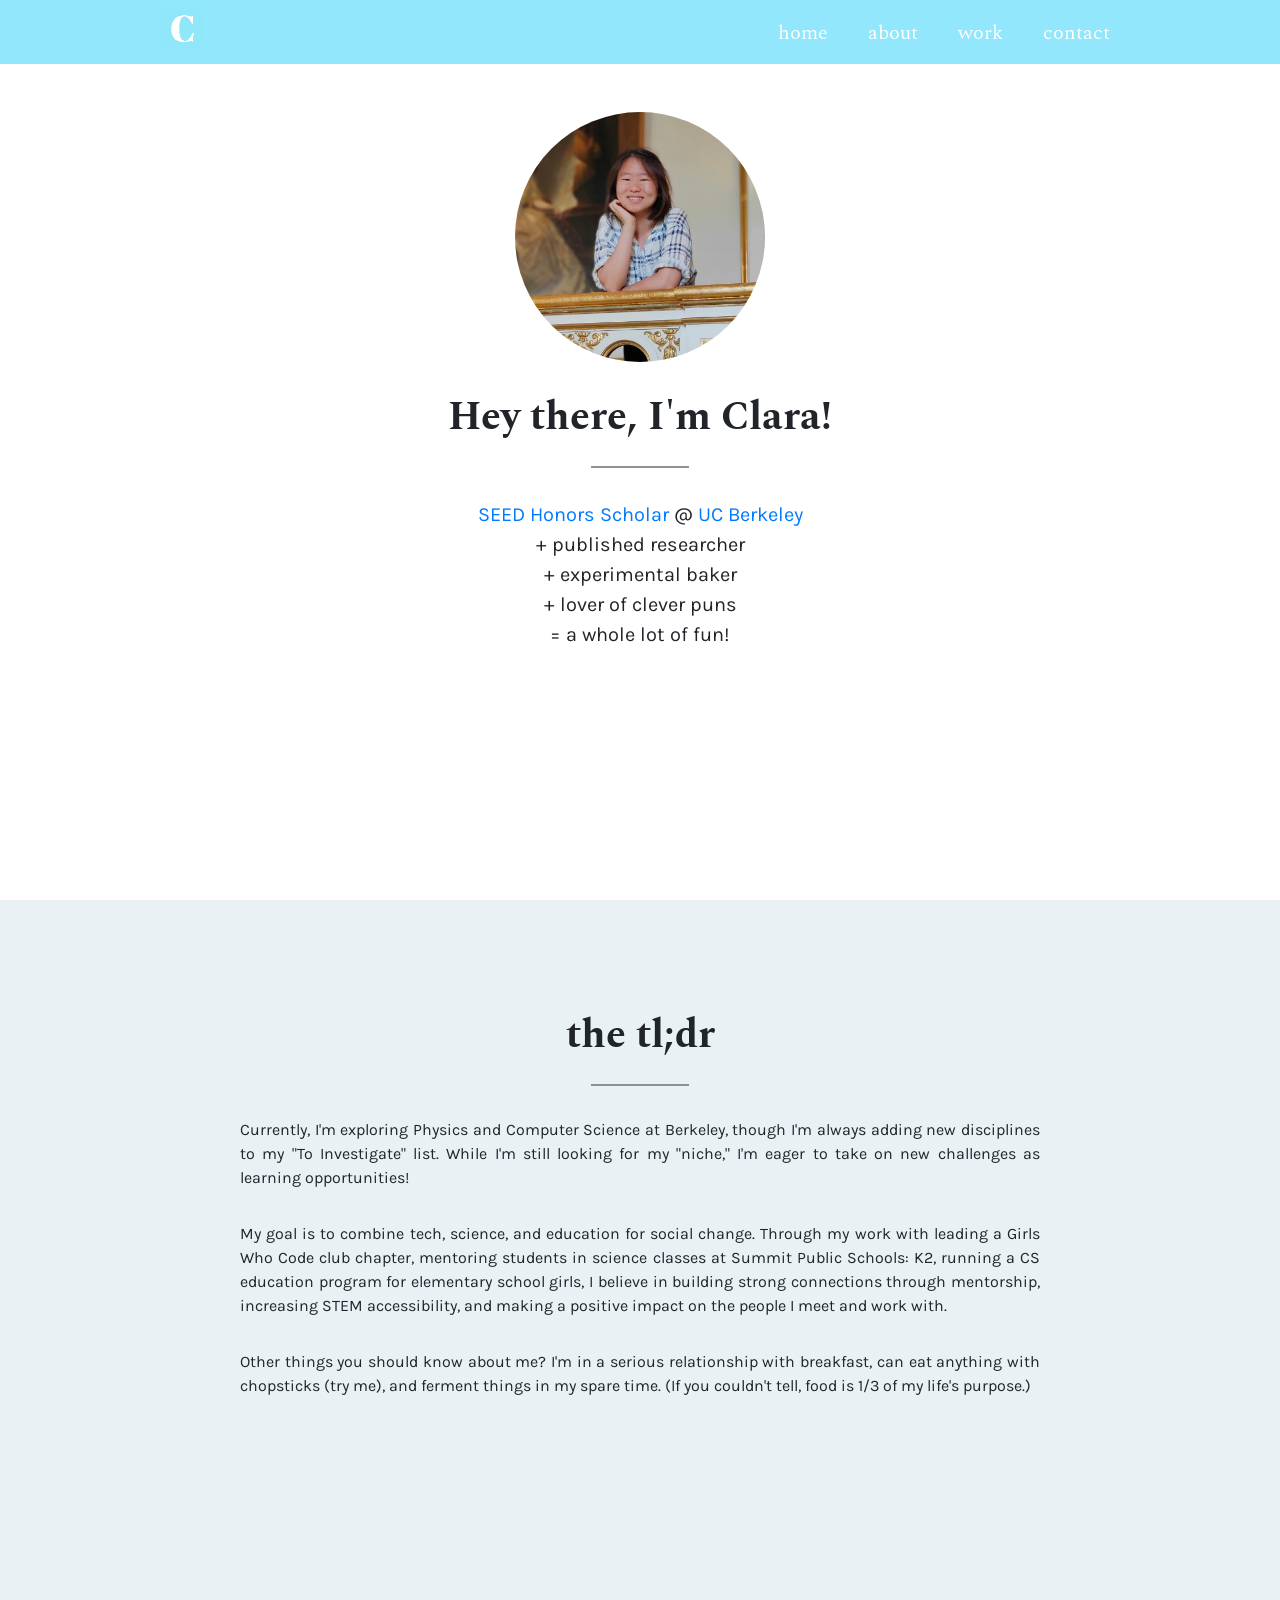
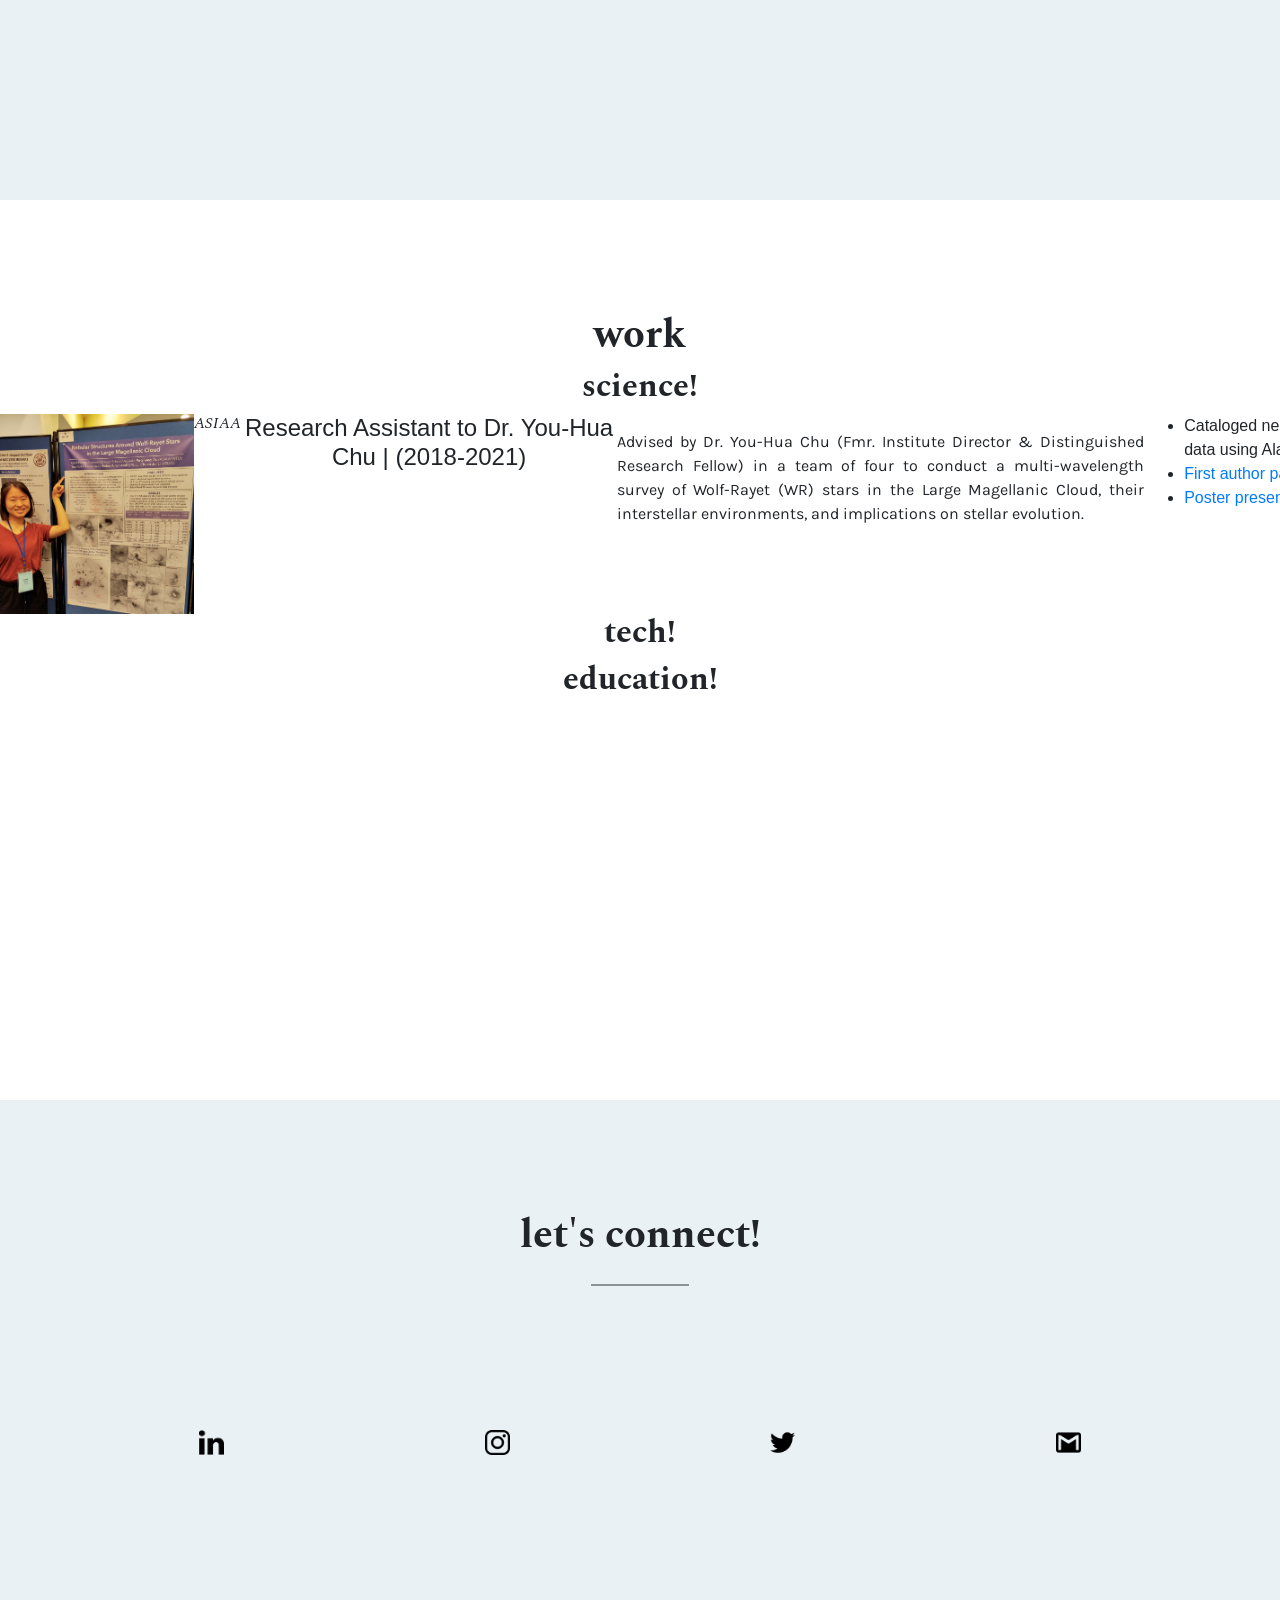
==== commit 3a50a928: "flex" ====
--- a/index.html
+++ b/index.html
@@ -82,6 +82,7 @@
 
         <div class="research">
           <img src="/Assets/ASROC2020.jpg" height="200px">
+
           <div class="researchText">
             <h3>ASIAA</h3>
             <h4>Research Assistant to Dr. You-Hua Chu | (2018-2021)</h4>
@@ -95,6 +96,8 @@
               <li><a href="https://drive.google.com/file/d/1IhMcmPnXpUyNDEFyc_FE6zItdmEOT_LZ/view?usp=sharing">Poster presenter</a> at the Astronomical Society of the Republic of China's (ASROC) <a href="http://www.asroc.org.tw/asroc2020/abstract.php?a=de2c19703d5e8adb1780db9106a64206">2020 Annual Meeting</a>.</li>
             </ul>
           </div>
+
+        </div>
 
       </article>
 
--- a/index.css
+++ b/index.css
@@ -227,7 +227,12 @@
   width: 50rem;
 }
 
-.researchText {
+div.research {
+  display: flex;
+  flex-direction: row;
+}
+
+div.researchText {
   display: flex;
   justify-content: center;
 }
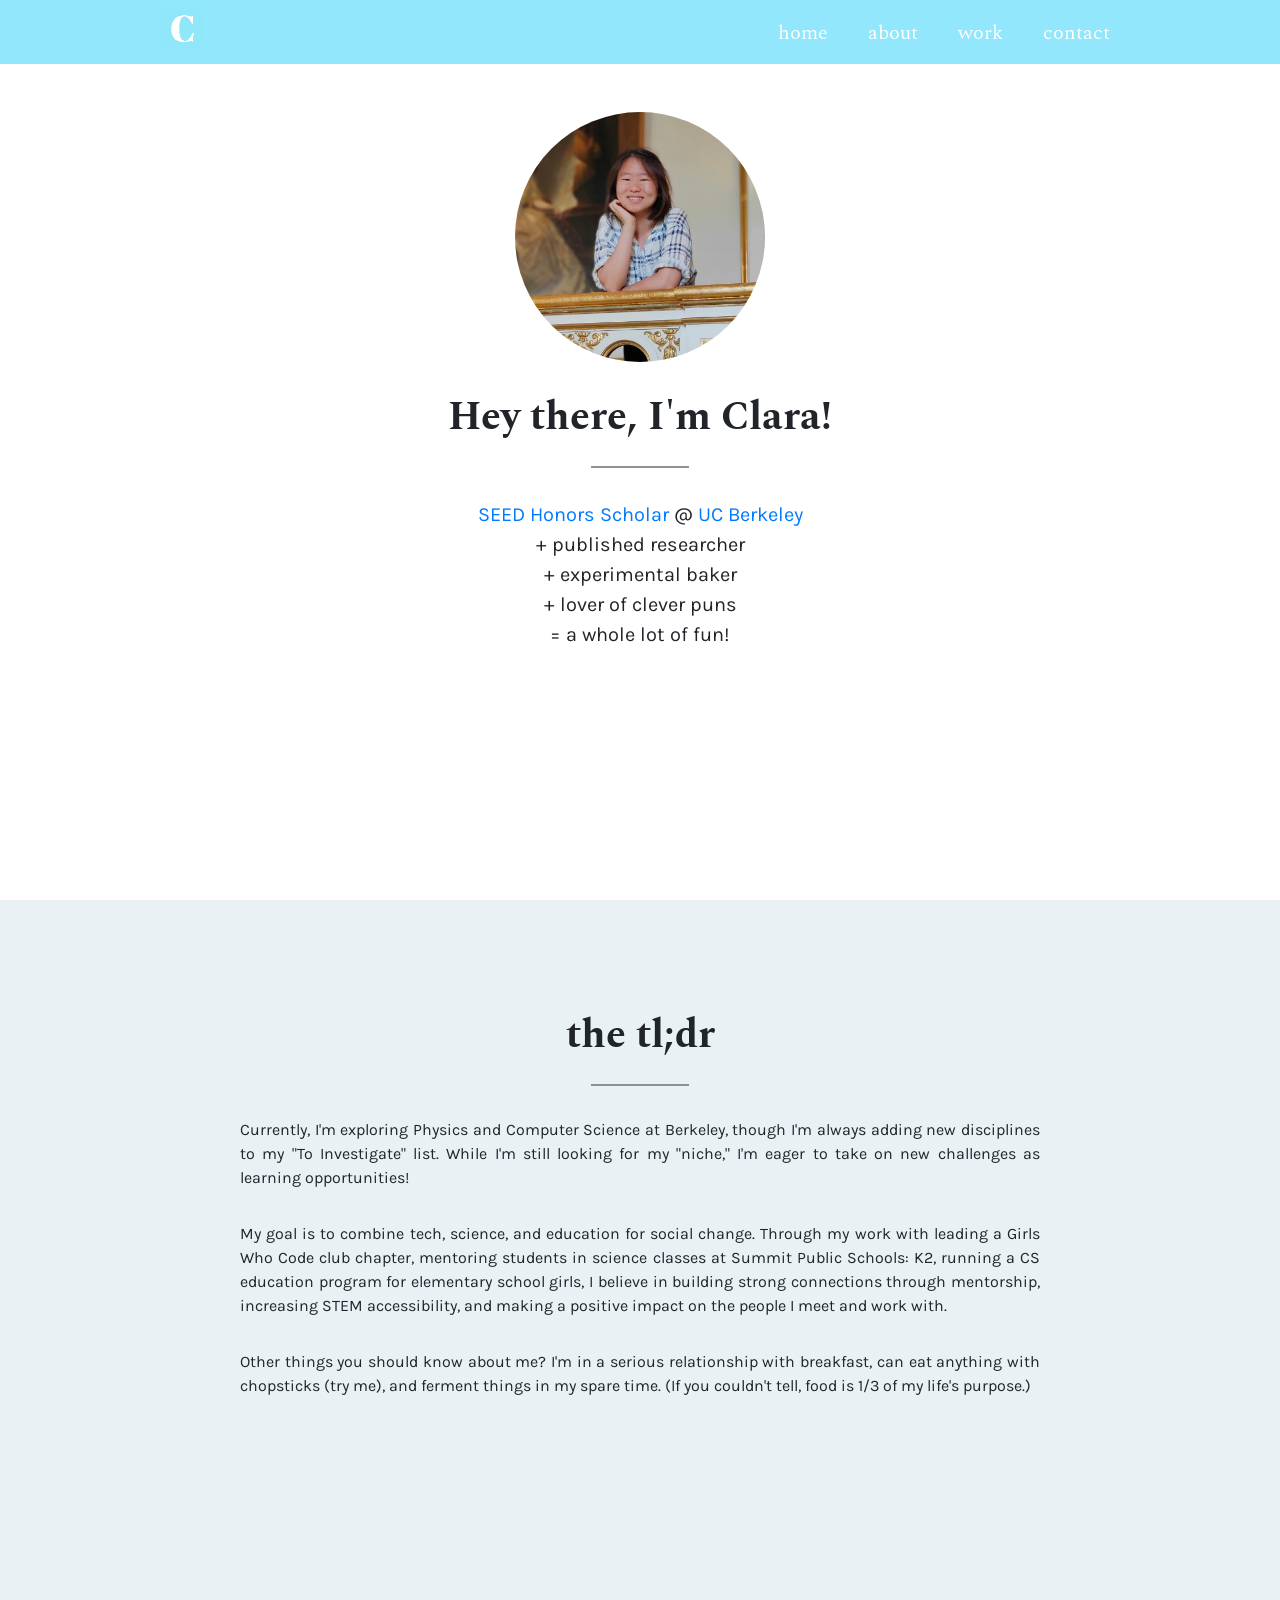
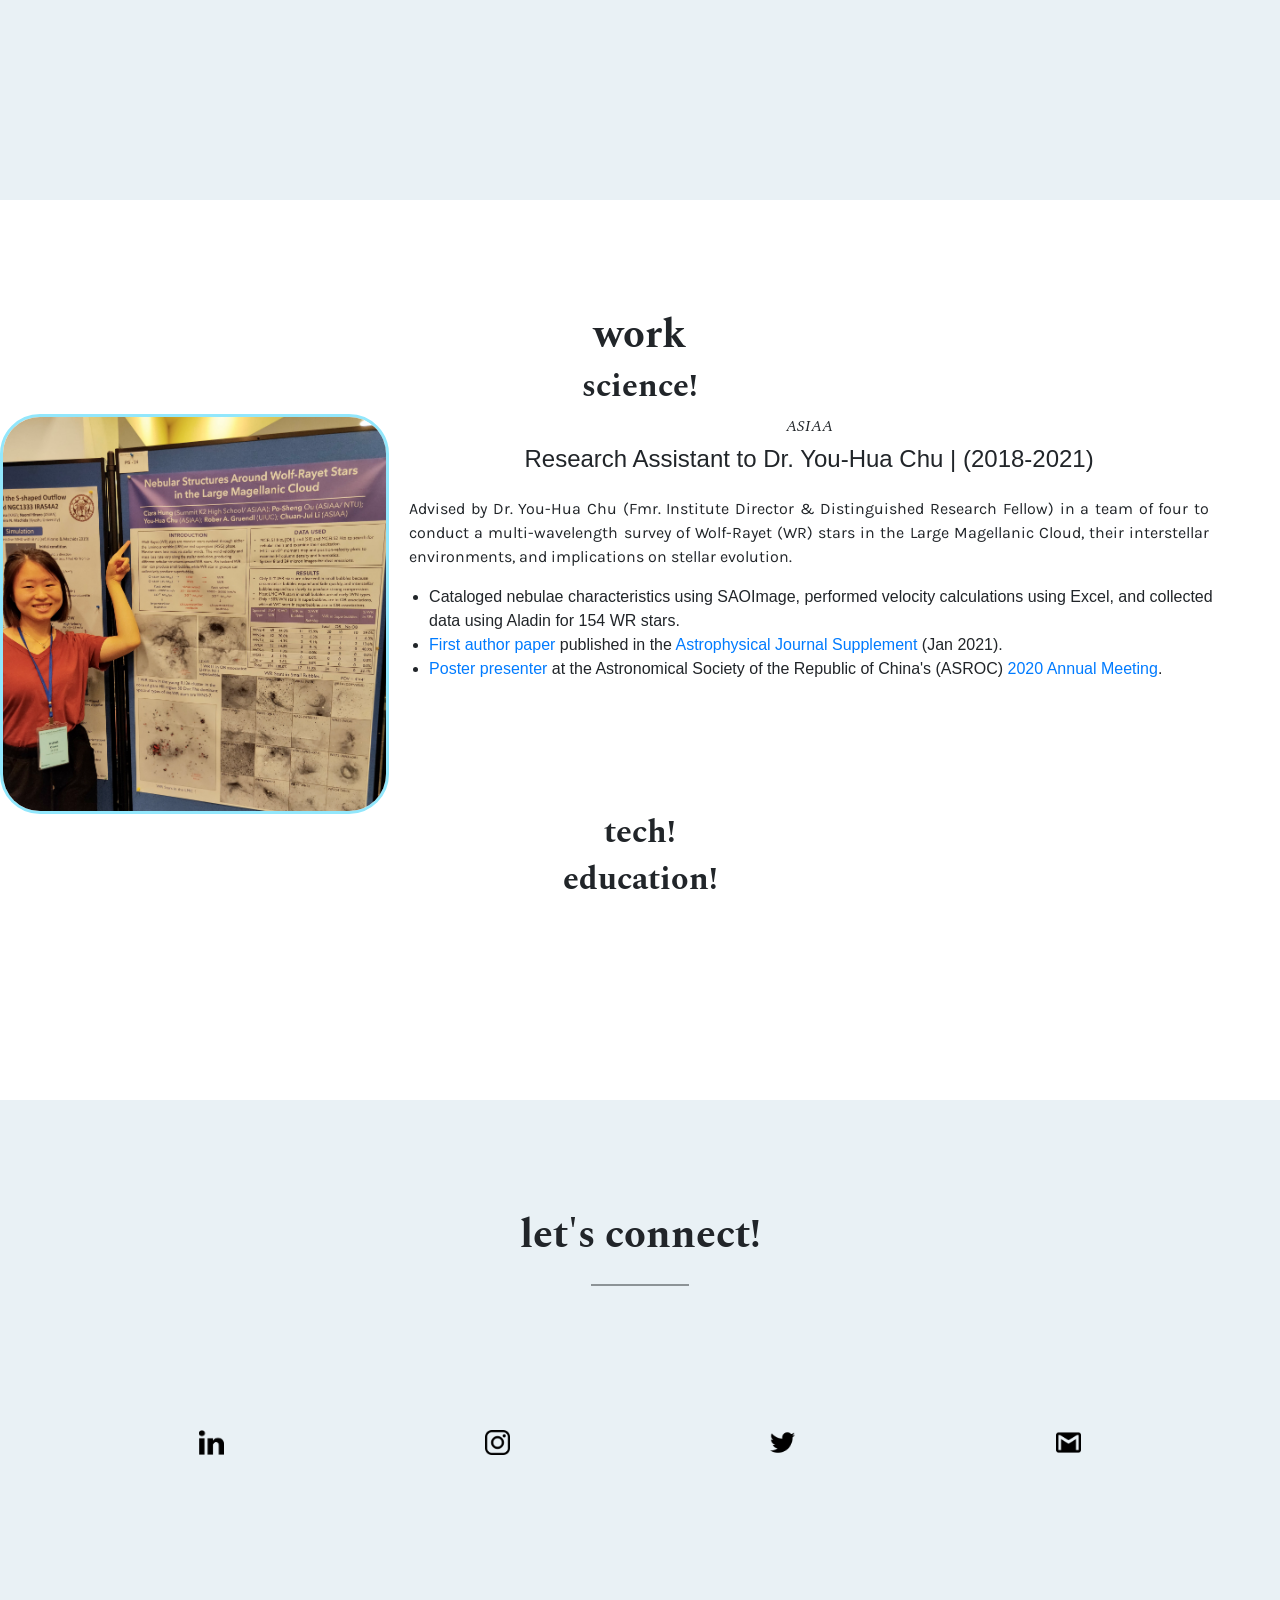
==== commit f2def524: "fixed flex; added border to img" ====
--- a/index.html
+++ b/index.html
@@ -81,7 +81,7 @@
         <h2>science!</h2>
 
         <div class="research">
-          <img src="/Assets/ASROC2020.jpg" height="200px">
+          <img src="/Assets/ASROC2020.jpg" height="400px" class="workImgs">
 
           <div class="researchText">
             <h3>ASIAA</h3>
--- a/index.css
+++ b/index.css
@@ -229,12 +229,16 @@
 
 div.research {
   display: flex;
-  flex-direction: row;
 }
 
 div.researchText {
-  display: flex;
   justify-content: center;
+}
+
+.workImgs {
+  border-radius: 40px;
+  border-style: solid;
+  border-color: #92E7FC;
 }
 /*
 .workSub {
